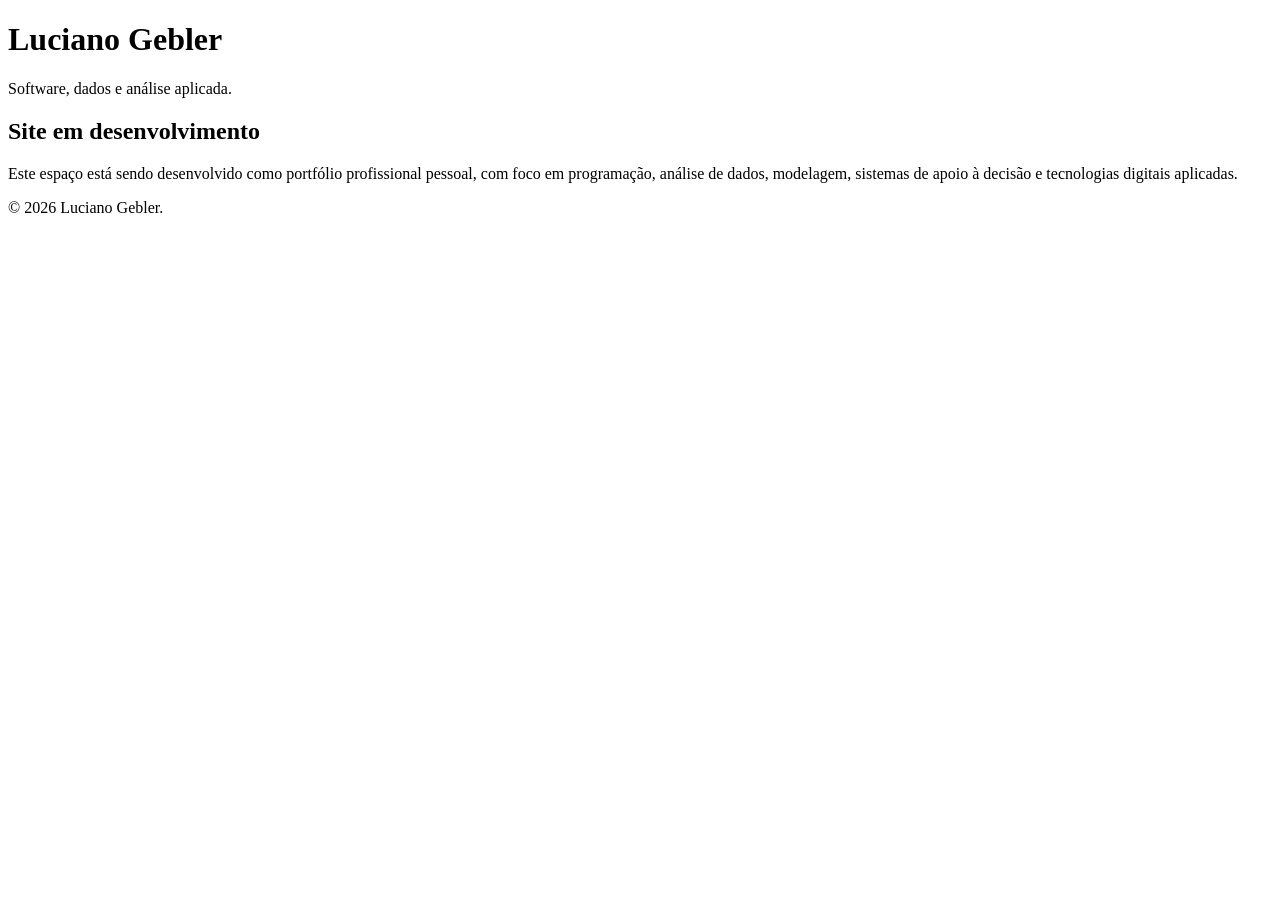
==== index.html @ 0d0ef22f "feat: cria página HTML inicial do site" ====
<!DOCTYPE html>
<html lang="pt-BR">
<head>
    <meta charset="UTF-8">
    <meta name="viewport" content="width=device-width, initial-scale=1.0">

    <title>Luciano Gebler | Software, Dados e Análise Aplicada</title>

    <meta
        name="description"
        content="Portfólio profissional pessoal de Luciano Gebler, com foco em desenvolvimento de software, análise de dados, sistemas de apoio à decisão e tecnologias digitais aplicadas."
    >
</head>

<body>
    <header>
        <h1>Luciano Gebler</h1>
        <p>Software, dados e análise aplicada.</p>
    </header>

    <main>
        <section>
            <h2>Site em desenvolvimento</h2>

            <p>
                Este espaço está sendo desenvolvido como portfólio profissional
                pessoal, com foco em programação, análise de dados, modelagem,
                sistemas de apoio à decisão e tecnologias digitais aplicadas.
            </p>
        </section>
    </main>

    <footer>
        <p>&copy; 2026 Luciano Gebler.</p>
    </footer>
</body>
</html>
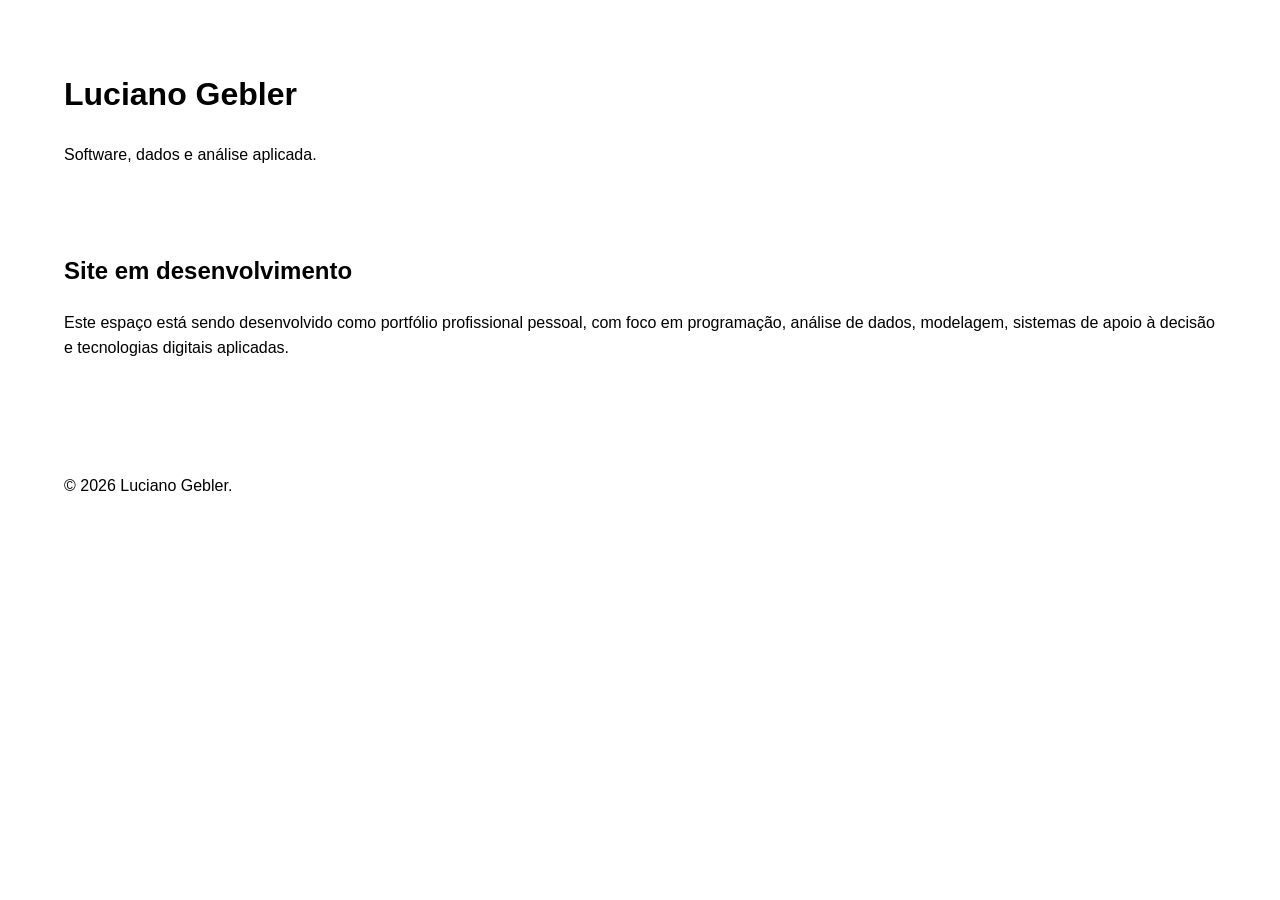
==== commit 5ae6713d: "feat: adiciona estrutura CSS inicial" ====
--- a/index.html
+++ b/index.html
@@ -10,6 +10,7 @@
         name="description"
         content="Portfólio profissional pessoal de Luciano Gebler, com foco em desenvolvimento de software, análise de dados, sistemas de apoio à decisão e tecnologias digitais aplicadas."
     >
+    <link rel="stylesheet" href="css/style.css">
 </head>
 
 <body>
--- a/css/style.css
+++ b/css/style.css
@@ -0,0 +1,36 @@
+/* Configuração básica do documento */
+
+* {
+    box-sizing: border-box;
+}
+
+html {
+    font-size: 16px;
+}
+
+body {
+    margin: 0;
+    font-family: Arial, Helvetica, sans-serif;
+    line-height: 1.6;
+}
+
+/* Estrutura básica de conteúdo */
+
+header,
+main,
+footer {
+    width: min(90%, 1200px);
+    margin-inline: auto;
+}
+
+header {
+    padding-top: 3rem;
+}
+
+main {
+    padding-block: 3rem;
+}
+
+footer {
+    padding-block: 2rem;
+}
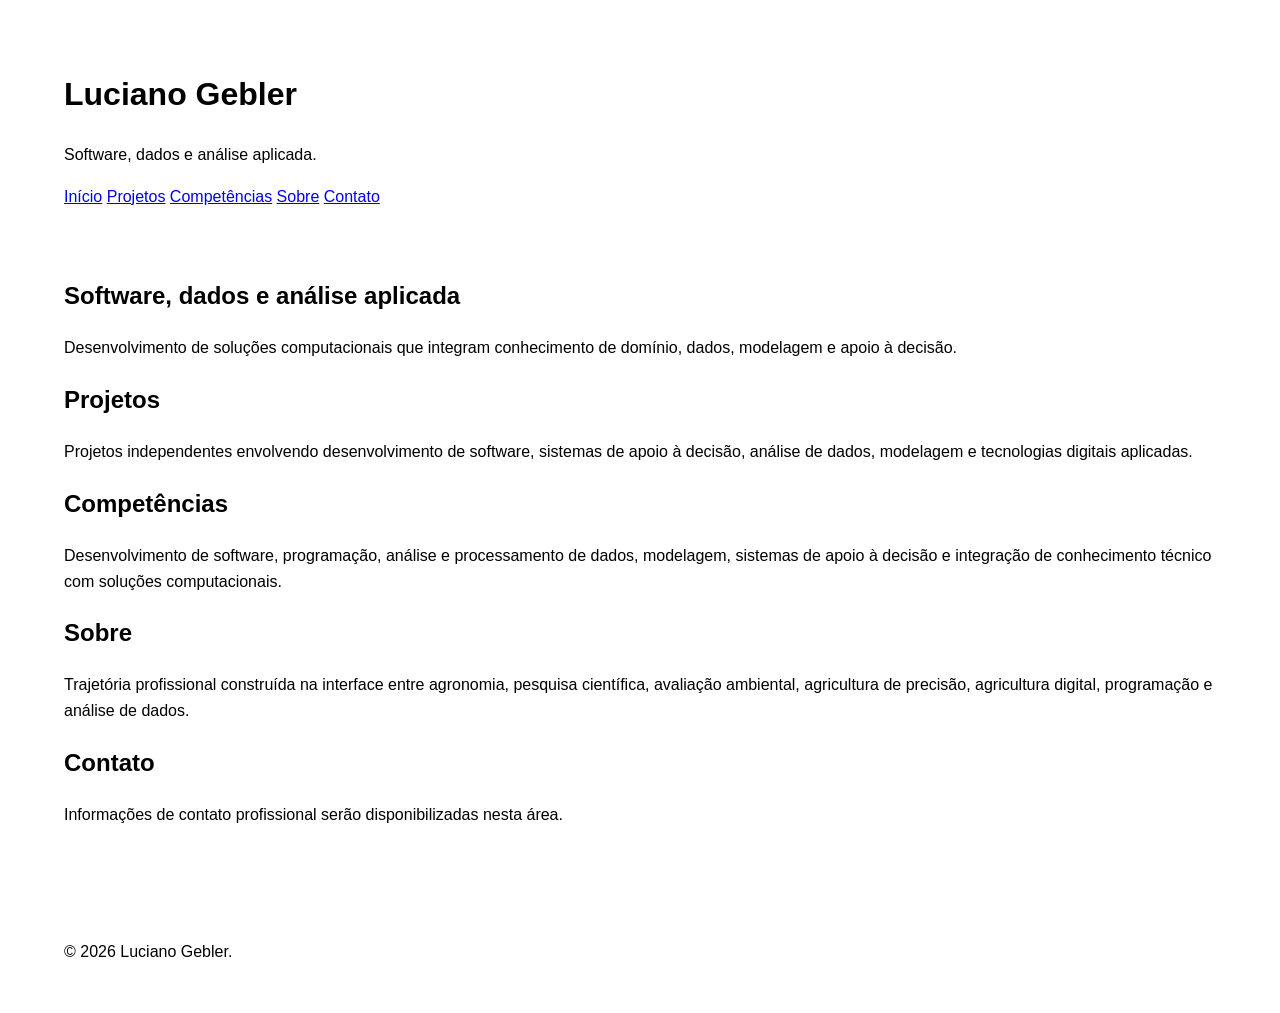
==== commit 1c532171: "feat: implementa estrutura principal de navegacao" ====
--- a/index.html
+++ b/index.html
@@ -8,25 +8,73 @@
 
     <meta
         name="description"
-        content="Portfólio profissional pessoal de Luciano Gebler, com foco em desenvolvimento de software, análise de dados, sistemas de apoio à decisão e tecnologias digitais aplicadas."
+        content="Portfólio profissional pessoal de Luciano Gebler, com foco em desenvolvimento de software, análise de dados, modelagem, sistemas de apoio à decisão e tecnologias digitais aplicadas."
     >
+
     <link rel="stylesheet" href="css/style.css">
 </head>
 
 <body>
     <header>
-        <h1>Luciano Gebler</h1>
-        <p>Software, dados e análise aplicada.</p>
+        <div>
+            <h1>Luciano Gebler</h1>
+            <p>Software, dados e análise aplicada.</p>
+        </div>
+
+        <nav aria-label="Navegação principal">
+            <a href="#inicio">Início</a>
+            <a href="#projetos">Projetos</a>
+            <a href="#competencias">Competências</a>
+            <a href="#sobre">Sobre</a>
+            <a href="#contato">Contato</a>
+        </nav>
     </header>
 
     <main>
-        <section>
-            <h2>Site em desenvolvimento</h2>
+        <section id="inicio">
+            <h2>Software, dados e análise aplicada</h2>
 
             <p>
-                Este espaço está sendo desenvolvido como portfólio profissional
-                pessoal, com foco em programação, análise de dados, modelagem,
-                sistemas de apoio à decisão e tecnologias digitais aplicadas.
+                Desenvolvimento de soluções computacionais que integram
+                conhecimento de domínio, dados, modelagem e apoio à decisão.
+            </p>
+        </section>
+
+        <section id="projetos">
+            <h2>Projetos</h2>
+
+            <p>
+                Projetos independentes envolvendo desenvolvimento de software,
+                sistemas de apoio à decisão, análise de dados, modelagem e
+                tecnologias digitais aplicadas.
+            </p>
+        </section>
+
+        <section id="competencias">
+            <h2>Competências</h2>
+
+            <p>
+                Desenvolvimento de software, programação, análise e processamento
+                de dados, modelagem, sistemas de apoio à decisão e integração de
+                conhecimento técnico com soluções computacionais.
+            </p>
+        </section>
+
+        <section id="sobre">
+            <h2>Sobre</h2>
+
+            <p>
+                Trajetória profissional construída na interface entre agronomia,
+                pesquisa científica, avaliação ambiental, agricultura de precisão,
+                agricultura digital, programação e análise de dados.
+            </p>
+        </section>
+
+        <section id="contato">
+            <h2>Contato</h2>
+
+            <p>
+                Informações de contato profissional serão disponibilizadas nesta área.
             </p>
         </section>
     </main>
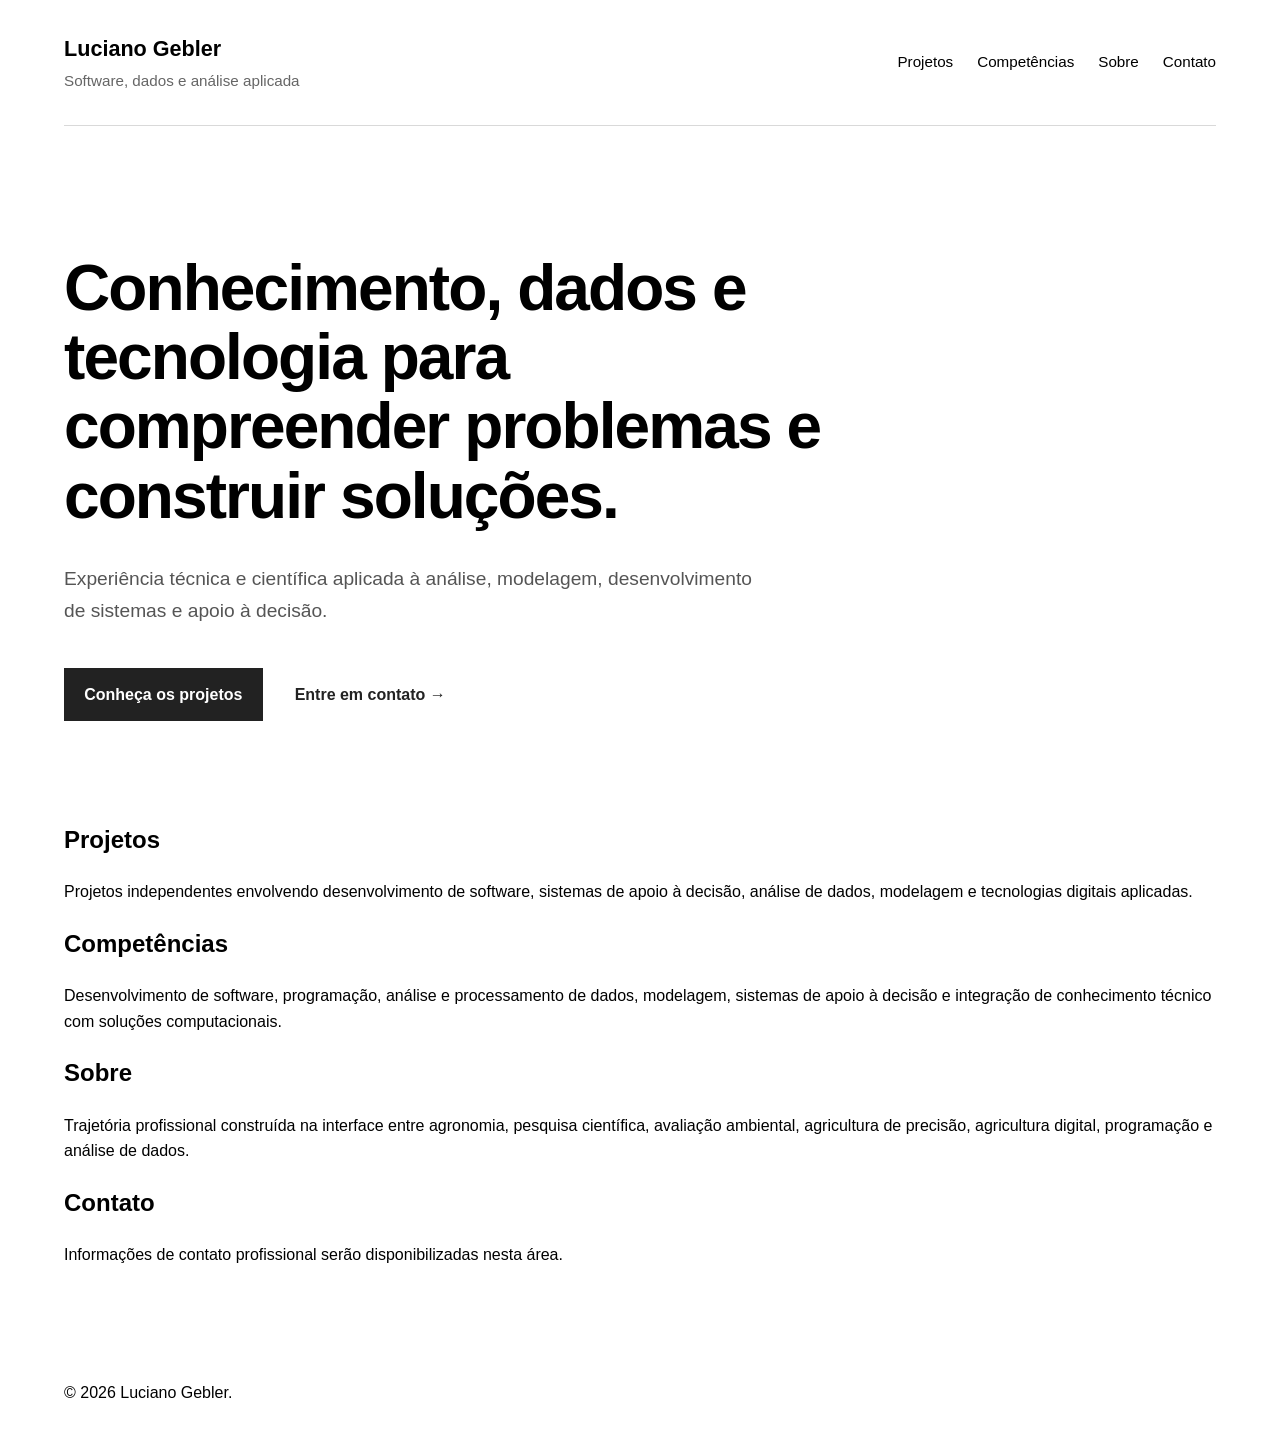
==== commit de22ec0e: "feat: implementa cabecalho e area de apresentacao" ====
--- a/index.html
+++ b/index.html
@@ -15,29 +15,38 @@
 </head>
 
 <body>
-    <header>
-        <div>
-            <h1>Luciano Gebler</h1>
-            <p>Software, dados e análise aplicada.</p>
-        </div>
+    <header class="site-header">
+    <div class="site-identity">
+        <a href="#inicio" class="site-name">Luciano Gebler</a>
+        <span class="site-tagline">Software, dados e análise aplicada</span>
+    </div>
 
-        <nav aria-label="Navegação principal">
-            <a href="#inicio">Início</a>
-            <a href="#projetos">Projetos</a>
-            <a href="#competencias">Competências</a>
-            <a href="#sobre">Sobre</a>
-            <a href="#contato">Contato</a>
-        </nav>
-    </header>
+    <nav class="main-navigation" aria-label="Navegação principal">
+        <a href="#projetos">Projetos</a>
+        <a href="#competencias">Competências</a>
+        <a href="#sobre">Sobre</a>
+        <a href="#contato">Contato</a>
+    </nav>
+</header>
 
     <main>
-        <section id="inicio">
-            <h2>Software, dados e análise aplicada</h2>
+        <section id="inicio" class="hero">
+            <div class="hero-content">
+                <h1>
+                    Conhecimento, dados e tecnologia para compreender problemas
+                    e construir soluções.
+                </h1>
 
-            <p>
-                Desenvolvimento de soluções computacionais que integram
-                conhecimento de domínio, dados, modelagem e apoio à decisão.
-            </p>
+                <p>
+                    Experiência técnica e científica aplicada à análise, modelagem,
+                    desenvolvimento de sistemas e apoio à decisão.
+                </p>
+
+                <div class="hero-actions">
+                    <a href="#projetos" class="primary-action">Conheça os projetos</a>
+                    <a href="#contato" class="secondary-action">Entre em contato</a>
+                </div>
+            </div>
         </section>
 
         <section id="projetos">
--- a/css/style.css
+++ b/css/style.css
@@ -33,4 +33,118 @@
 
 footer {
     padding-block: 2rem;
+}
+
+/* Cabeçalho principal */
+
+.site-header {
+    display: flex;
+    align-items: center;
+    justify-content: space-between;
+    gap: 2rem;
+    padding-block: 2rem;
+    border-bottom: 1px solid #d9d9d9;
+}
+
+.site-identity {
+    display: flex;
+    flex-direction: column;
+}
+
+.site-name {
+    font-size: 1.35rem;
+    font-weight: 700;
+    text-decoration: none;
+    color: inherit;
+}
+
+.site-tagline {
+    margin-top: 0.15rem;
+    font-size: 0.95rem;
+    color: #666;
+}
+
+.main-navigation {
+    display: flex;
+    flex-wrap: wrap;
+    gap: 1.5rem;
+}
+
+.main-navigation a {
+    text-decoration: none;
+    color: inherit;
+    font-size: 0.95rem;
+}
+
+.main-navigation a:hover,
+.main-navigation a:focus {
+    text-decoration: underline;
+}
+
+/* Área de apresentação */
+
+.hero {
+    min-height: 480px;
+    display: flex;
+    align-items: center;
+    padding-block: 5rem;
+}
+
+.hero-content {
+    max-width: 850px;
+}
+
+.hero h1 {
+    margin: 0;
+    max-width: 800px;
+    font-size: clamp(2.5rem, 5vw, 4.5rem);
+    line-height: 1.08;
+    letter-spacing: -0.03em;
+}
+
+.hero p {
+    max-width: 700px;
+    margin-top: 2rem;
+    margin-bottom: 0;
+    font-size: 1.2rem;
+    line-height: 1.7;
+    color: #555;
+}
+
+.hero-actions {
+    display: flex;
+    align-items: center;
+    gap: 2rem;
+    margin-top: 2.5rem;
+}
+
+.primary-action,
+.secondary-action {
+    font-weight: 600;
+    text-decoration: none;
+}
+
+.primary-action {
+    padding: 0.8rem 1.2rem;
+    border: 1px solid #222;
+    color: #fff;
+    background-color: #222;
+}
+
+.secondary-action {
+    color: #222;
+}
+
+.secondary-action::after {
+    content: " →";
+}
+
+.primary-action:hover,
+.primary-action:focus {
+    background-color: #444;
+}
+
+.secondary-action:hover,
+.secondary-action:focus {
+    text-decoration: underline;
 }
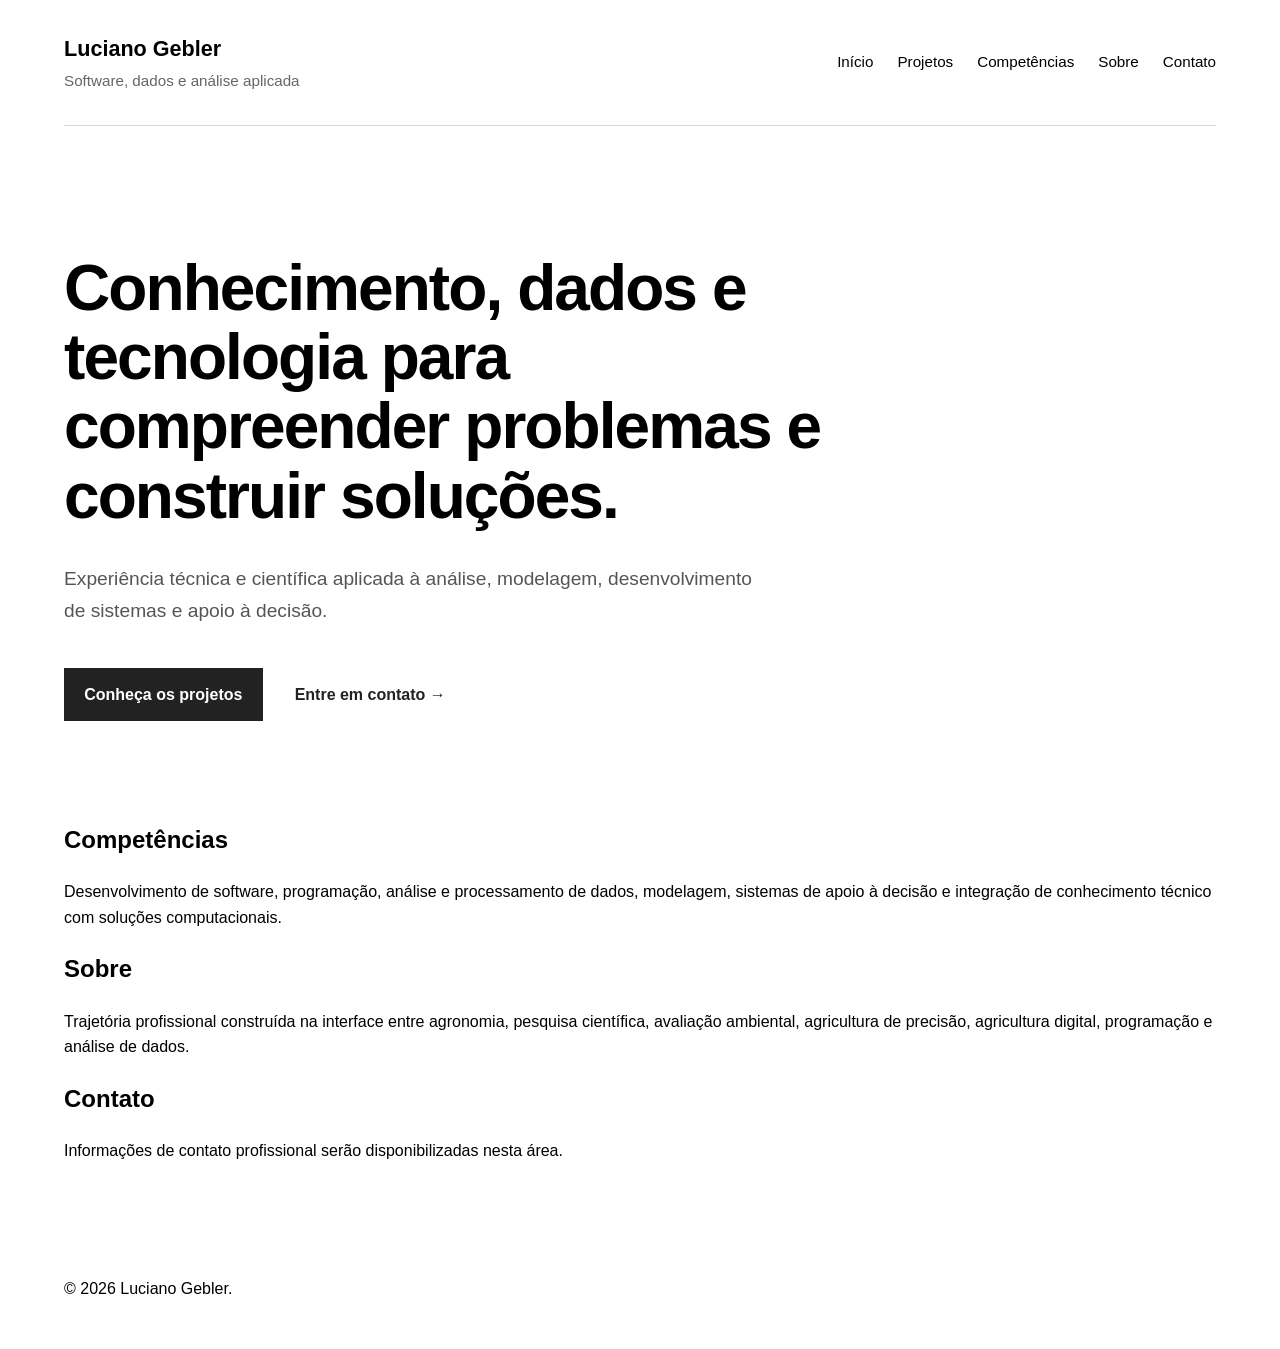
==== commit e5a64568: "feat: cria catalogo de projetos e atualiza navegacao" ====
--- a/index.html
+++ b/index.html
@@ -1,5 +1,6 @@
 <!DOCTYPE html>
 <html lang="pt-BR">
+
 <head>
     <meta charset="UTF-8">
     <meta name="viewport" content="width=device-width, initial-scale=1.0">
@@ -15,23 +16,28 @@
 </head>
 
 <body>
+
     <header class="site-header">
-    <div class="site-identity">
-        <a href="#inicio" class="site-name">Luciano Gebler</a>
-        <span class="site-tagline">Software, dados e análise aplicada</span>
-    </div>
+        <div class="site-identity">
+            <a href="#inicio" class="site-name">Luciano Gebler</a>
+            <span class="site-tagline">Software, dados e análise aplicada</span>
+        </div>
 
-    <nav class="main-navigation" aria-label="Navegação principal">
-        <a href="#projetos">Projetos</a>
-        <a href="#competencias">Competências</a>
-        <a href="#sobre">Sobre</a>
-        <a href="#contato">Contato</a>
-    </nav>
-</header>
+        <nav class="main-navigation" aria-label="Navegação principal">
+            <a href="#inicio" aria-current="page">Início</a>
+            <a href="projetos/index.html">Projetos</a>
+            <a href="#competencias">Competências</a>
+            <a href="#sobre">Sobre</a>
+            <a href="#contato">Contato</a>
+        </nav>
+    </header>
 
     <main>
+
+        <!-- Apresentação profissional -->
         <section id="inicio" class="hero">
             <div class="hero-content">
+
                 <h1>
                     Conhecimento, dados e tecnologia para compreender problemas
                     e construir soluções.
@@ -43,22 +49,19 @@
                 </p>
 
                 <div class="hero-actions">
-                    <a href="#projetos" class="primary-action">Conheça os projetos</a>
-                    <a href="#contato" class="secondary-action">Entre em contato</a>
+                    <a href="projetos/index.html" class="primary-action">
+                        Conheça os projetos
+                    </a>
+
+                    <a href="#contato" class="secondary-action">
+                        Entre em contato
+                    </a>
                 </div>
+
             </div>
         </section>
 
-        <section id="projetos">
-            <h2>Projetos</h2>
-
-            <p>
-                Projetos independentes envolvendo desenvolvimento de software,
-                sistemas de apoio à decisão, análise de dados, modelagem e
-                tecnologias digitais aplicadas.
-            </p>
-        </section>
-
+        <!-- Competências profissionais -->
         <section id="competencias">
             <h2>Competências</h2>
 
@@ -69,6 +72,7 @@
             </p>
         </section>
 
+        <!-- Trajetória profissional -->
         <section id="sobre">
             <h2>Sobre</h2>
 
@@ -79,6 +83,7 @@
             </p>
         </section>
 
+        <!-- Contato profissional -->
         <section id="contato">
             <h2>Contato</h2>
 
@@ -86,10 +91,12 @@
                 Informações de contato profissional serão disponibilizadas nesta área.
             </p>
         </section>
+
     </main>
 
     <footer>
         <p>&copy; 2026 Luciano Gebler.</p>
     </footer>
+
 </body>
 </html>
--- a/css/style.css
+++ b/css/style.css
@@ -147,4 +147,52 @@
 .secondary-action:hover,
 .secondary-action:focus {
     text-decoration: underline;
+}
+
+/* ========================================
+   Catálogo de projetos
+   ======================================== */
+
+.projects-section {
+    padding-block: 1rem 3rem;
+}
+
+.projects-section h1 {
+    font-size: 2.5rem;
+    margin-top: 0;
+    margin-bottom: 1.5rem;
+}
+
+.projects-section > p {
+    max-width: 900px;
+    margin-bottom: 3rem;
+    font-size: 1.1rem;
+    color: #555;
+}
+
+.projects-list {
+    display: grid;
+    grid-template-columns: repeat(auto-fit, minmax(min(100%, 320px), 1fr));
+    gap: 1.5rem;
+}
+
+.project-card {
+    padding: 2rem;
+    border: 1px solid #ddd;
+    background-color: #fafafa;
+}
+
+.project-card h2 {
+    margin-top: 0;
+    font-size: 1.4rem;
+    line-height: 1.3;
+}
+
+.project-card p {
+    font-size: 0.95rem;
+    line-height: 1.7;
+}
+
+.project-card p:last-child {
+    margin-bottom: 0;
 }
